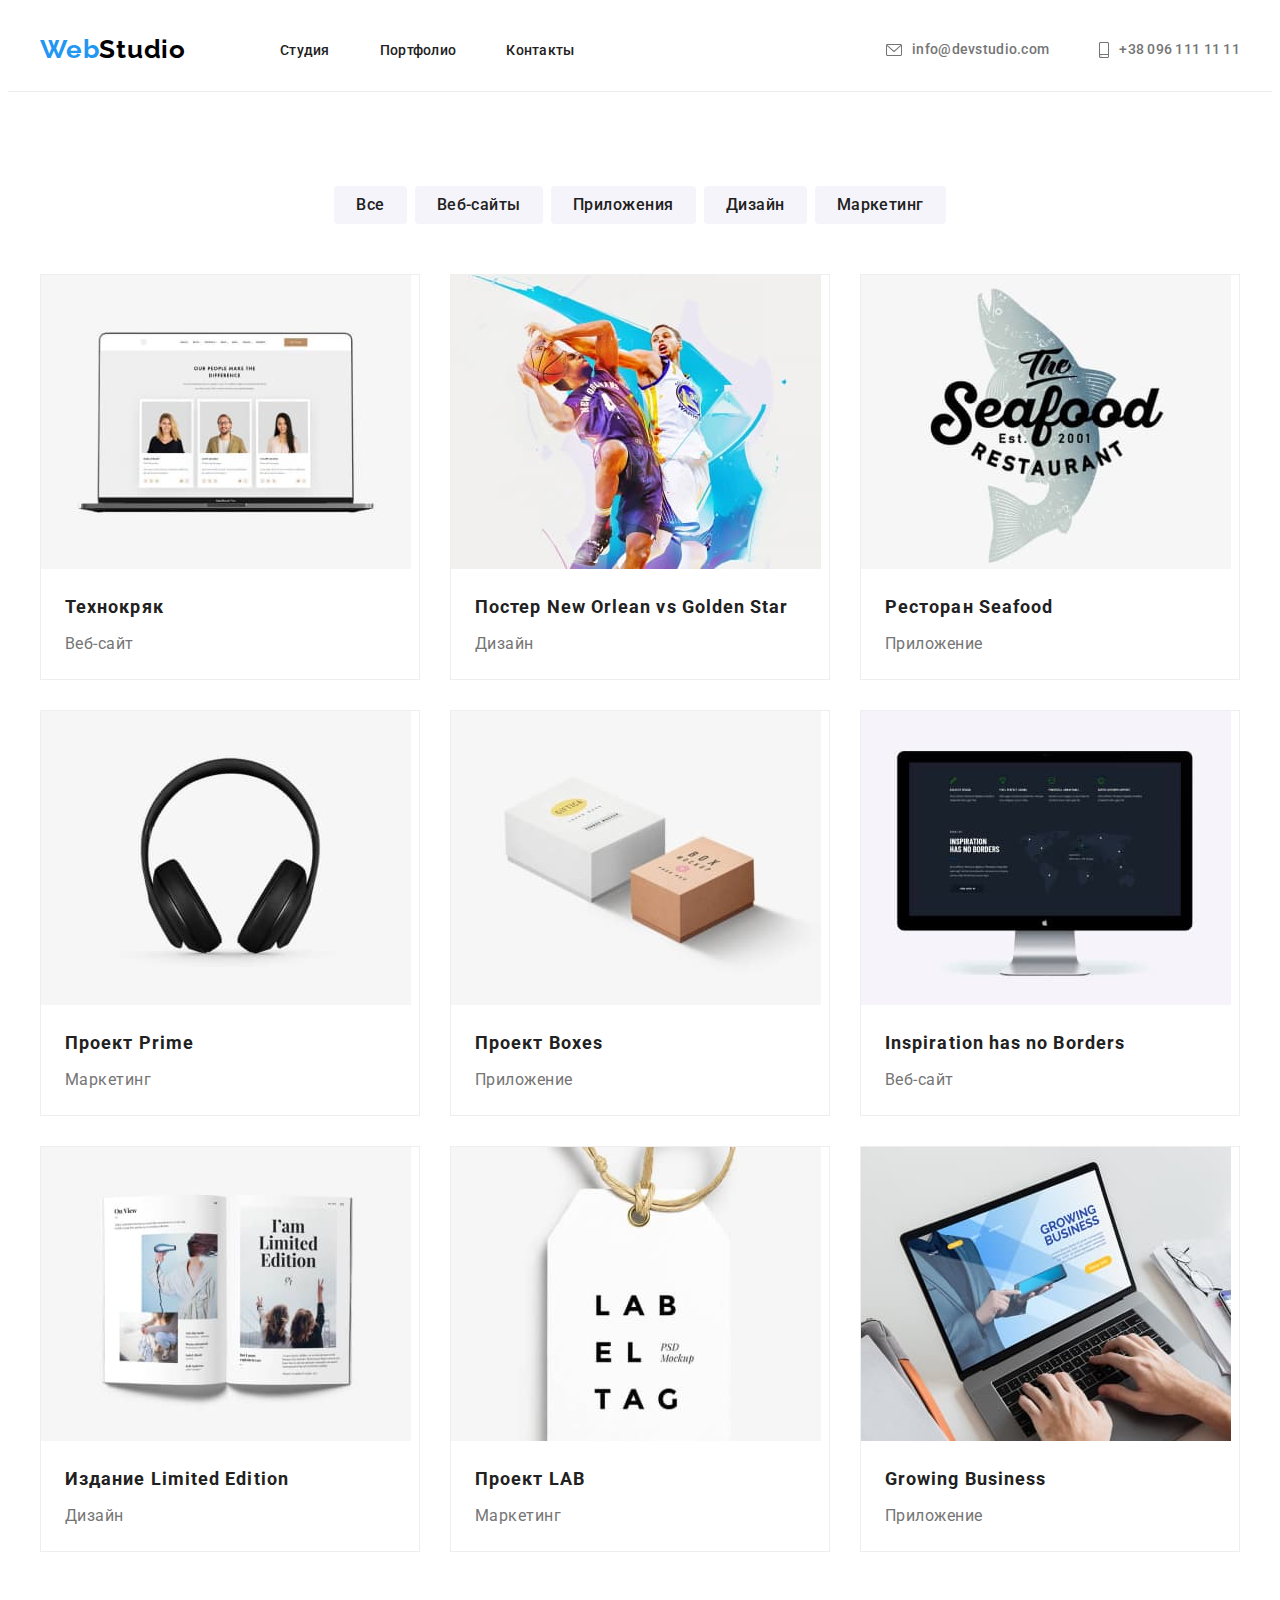
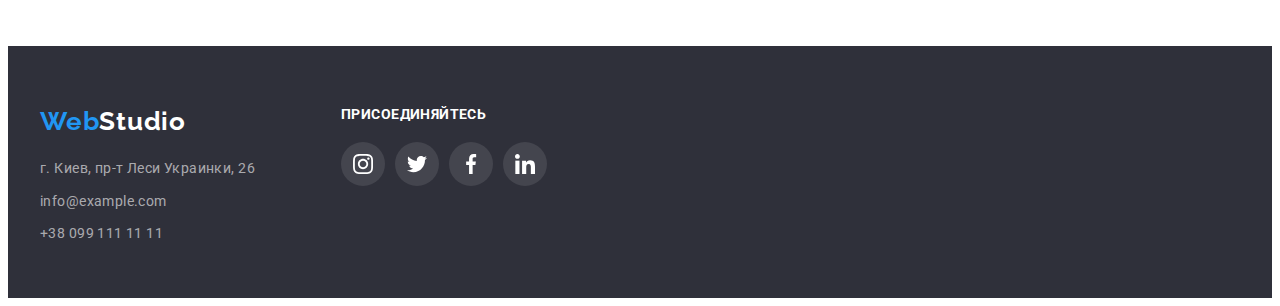
==== portfolio.html @ 9eaf3cc9 "Переносим файлы с ДЗ 3 и добавляем выполнение ДЗ 4" ====
<!DOCTYPE html>
<html lang="ru">
  <head>
    <meta charset="UTF-8" />
    <meta http-equiv="X-UA-Compatible" content="IE=edge" />
    <meta name="viewport" content="width=device-width, initial-scale=1.0" />
    <title lang="en">WebStudio</title>
    <link rel="preconnect" href="https://fonts.gstatic.com" />
    <link
      href="https://fonts.googleapis.com/css2?family=Raleway:wght@700&family=Roboto:wght@400;500;700;900&display=swap"
      rel="stylesheet"
    />
    <link
      rel="stylesheet"
      href="https://cdnjs.cloudflare.com/ajax/libs/modern-normalize/1.0.0/modern-normalize.min.css"
      integrity="sha512-ISS7cAi1PEhQ8jnbJpJZMd29NlhNj4AWYyLOSp2CE/CsHxTCu+r+t0D2yoJudVrd0/8fTVPUVDzY5Tvli75u/g=="
      crossorigin="anonymous"
    />
    <link rel="stylesheet" href="./css/styles.css" />
  </head>
  <body>
    <!-- HEADER -->
    <header class="header">
      <div class="container header-container">
        <nav class="nav-header">
          <a class="link-logo link" href="./index.html" lang="en"
            ><span class="logo-first-part">Web</span>Studio</a
          >
          <ul class="menu">
            <li class="menu-item list">
              <a class="menu-link link" href="./index.html">Студия</a>
            </li>
            <li class="menu-item list">
              <a class="menu-link link" href="./portfolio.html">Портфолио</a>
            </li>
            <li class="menu-item list">
              <a class="menu-link link" href="#">Контакты</a>
            </li>
          </ul>
        </nav>
        <ul class="list-contact">
          <li class="list-contact-item mail list">
            <a class="list-contact-link link" href="mailto:info@devstudio.com"
              >info@devstudio.com</a
            >
          </li>
          <li class="list-contact-item smartphone list">
            <a class="list-contact-link link" href="tel:+380961111111"
              >+38 096 111 11 11</a
            >
          </li>
        </ul>
      </div>
    </header>

    <main>
      <!--PORTFOLIO-->
      <section class="portfolio-section section">
        <div class="container">
          <h2 class="visually-hidden">Портфолио</h2>
          <ul class="list-filter list">
            <li class="list-filter-item">
              <button class="filter-button" type="button">Все</button>
            </li>
            <li class="list-filter-item">
              <button class="filter-button" type="button">Веб-сайты</button>
            </li>
            <li class="list-filter-item">
              <button class="filter-button" type="button">Приложения</button>
            </li>
            <li class="list-filter-item">
              <button class="filter-button" type="button">Дизайн</button>
            </li>
            <li class="list-filter-item">
              <button class="filter-button" type="button">Маркетинг</button>
            </li>
          </ul>

          <ul class="list-portfolio list">
            <li class="list-portfolio-item">
              <img
                class="list-portfolio-image"
                src="./images/portfolio/portfolio-1.jpg"
                alt="Фото сотрудников"
                width="370"
                height="294"
              />
              <div class="list-portfolio-content">
              <h3 class="list-portfolio-title">Технокряк</h3>
              <p class="description-portfolio">Веб-сайт</p>
              </div>
            </li>
            <li class="list-portfolio-item">
              <img
                class="list-portfolio-image"
                src="./images/portfolio/portfolio-2.jpg"
                alt="Двое парней играют в баскетбол"
                width="370"
                height="294"
              />
              <div class="list-portfolio-content">
              <h3 class="list-portfolio-title">
                Постер <span lang="en">New Orlean vs Golden Star</span>
              </h3>
              <p class="description-portfolio">Дизайн</p>
            </div>
            </li>
            <li class="list-portfolio-item">
              <img
                class="list-portfolio-image"
                src="./images/portfolio/portfolio-3.jpg"
                alt="Рыба"
                width="370"
                height="294"
              />
              <div class="list-portfolio-content">
              <h3 class="list-portfolio-title">
                Ресторан <span lang="en">Seafood</span>
              </h3>
              <p class="description-portfolio">Приложение</p>
            </div>
            </li>
            <li class="list-portfolio-item">
              <img
                class="list-portfolio-image"
                src="./images/portfolio/portfolio-4.jpg"
                alt="Наушники"
                width="370"
                height="294"
              />
              <div class="list-portfolio-content">
              <h3 class="list-portfolio-title">
                Проект <span lang="en">Prime</span>
              </h3>
              <p class="description-portfolio">Маркетинг</p>
            </div>
            </li>
            <li class="list-portfolio-item">
              <img
                class="list-portfolio-image"
                src="./images/portfolio/portfolio-5.jpg"
                alt="Коробки"
                width="370"
                height="294"
              />
              <div class="list-portfolio-content">
              <h3 class="list-portfolio-title">
                Проект <span lang="en">Boxes</span>
              </h3>
              <p class="description-portfolio">Приложение</p>
            </div>
            </li>
            <li class="list-portfolio-item">
              <img
                class="list-portfolio-image"
                src="./images/portfolio/portfolio-6.jpg"
                alt="Монитор"
                width="370"
                height="294"
              />
              <div class="list-portfolio-content">
              <h3 class="list-portfolio-title" lang="en">
                Inspiration has no Borders
              </h3>
              <p class="description-portfolio">Веб-сайт</p>
            </div>
            </li>
            <li class="list-portfolio-item">
              <img
                class="list-portfolio-image"
                src="./images/portfolio/portfolio-7.jpg"
                alt="Открытая книга"
                width="370"
                height="294"
              />
              <div class="list-portfolio-content">
              <h3 class="list-portfolio-title">
                Издание <span lang="en">Limited Edition</span>
              </h3>
              <p class="description-portfolio">Дизайн</p>
            </div>
            </li>
            <li class="list-portfolio-item">
              <img
                class="list-portfolio-image"
                src="./images/portfolio/portfolio-8.jpg"
                alt="Бирка"
                width="370"
                height="294"
              />
              <div class="list-portfolio-content">
              <h3 class="list-portfolio-title">
                Проект <span lang="en">LAB</span>
              </h3>
              <p class="description-portfolio">Маркетинг</p>
            </div>
            </li>
            <li class="list-portfolio-item">
              <img
                class="list-portfolio-image"
                src="./images/portfolio/portfolio-9.jpg"
                alt="Ноутбук"
                width="370"
                height="294"
              />
              <div class="list-portfolio-content">
              <h3 class="list-portfolio-title" lang="en">Growing Business</h3>
              <p class="description-portfolio">Приложение</p>
            </li>
          </ul>
        </div>
      </div></sectio
      n>
    </main>

    <!--FOOTER-->
      <footer class="footer-section">
      <div class="container footer-container">
        <div class="contact">
          <a class="link-logo-footer link" href="./index.html" lang="en"
            ><span class="logo-first-part">Web</span>Studio</a
          >
          <address class="footer-contact">
            <ul class="contact-list">
              <li class="contact-list-item list">
                <a
                  class="contact-list-link link"
                  href="https://goo.gl/maps/uwmR4bDLLU36MTBo9"
                  target="_blank"
                  rel="noopener noreferrer"
                  >г. Киев, пр-т Леси Украинки, 26</a
                >
              </li>
              <li class="contact-list-item list">
                <a class="contact-list-link link" href="mailto:info@example.com"
                  >info@example.com</a
                >
              </li>
              <li class="contact-list-item list">
                <a class="contact-list-link link" href="tel:+380991111111"
                  >+38 099 111 11 11</a
                >
              </li>
            </ul>
          </address>
        </div>
        <div class="appeal">
          <h3 class="appeal-tittle">присоединяйтесь</h3>
          <ul class="appeal-list list">
            <li class="appeal-list-item">
              <a class="appeal-list-link link" href="">
                <svg class="appeal-social-icon">
                  <use href="./images/icons.svg#instagram"></use>
                </svg>
              </a>
            </li>
            <li class="appeal-list-item">
              <a class="appeal-list-link link" href="">
                <svg class="appeal-social-icon">
                  <use href="./images/icons.svg#twitter"></use>
                </svg>
              </a>
            </li>
            <li class="appeal-list-item">
              <a class="appeal-list-link link" href="">
                <svg class="appeal-social-icon">
                  <use href="./images/icons.svg#facebook"></use>
                </svg>
              </a>
            </li>
            <li class="appeal-list-item link">
              <a class="appeal-list-link" href="">
                <svg class="appeal-social-icon">
                  <use href="./images/icons.svg#linkedin"></use>
                </svg>
              </a>
            </li>
          </ul>
        </div>
      </div>
    </footer>
  </body>
</html>
---- css/styles.css ----
:root {
  --main-font: "Roboto", sans-serif;
  --secondary-font: "Raleway", sans-serif;
  --accent-color: #2196f3;
  --main-grey-color: #757575;
  --main-black-color: #212121;
  --gap-card-set: 30px;
}

h1,
h2,
h3,
h4,
h5,
h6,
p {
  margin-top: 0;
  margin-bottom: 0;
}

ul,
ol {
  margin-top: 0;
  margin-bottom: 0;
  padding-left: 0;
}

img {
  display: block;
  max-width: 100%;
  height: auto;
}

.list {
  list-style: none;
}

.link {
  text-decoration: none;
}

.container {
  width: 1200px;
  padding-left: 15px;
  padding-right: 15px;
  margin: 0 auto;
}

.section {
  padding-top: 94px;
  padding-bottom: 94px;
}
body {
  font-family: var(--main-font);
}

/* ============= COMPONENTS ============= */
.title {
  font-weight: 700;
  font-size: 36px;
  line-height: 1.16;
  text-align: center;
  letter-spacing: 0.03em;
  color: var(--main-black-color);
  margin-bottom: 50px;
}

.soc-networks-list {
  display: flex;
  justify-content: space-between;
  width: 206px;
  height: 44px;
  margin: auto;
}

.soc-networks-link {
  display: flex;
  justify-content: center;
  align-items: center;
  width: 44px;
  height: 44px;
  background-color: #ffffff;
  border-radius: 50%;
}

.soc-networks-link:hover,
.soc-networks-link:focus {
  background-color: var(--accent-color);
}

.soc-networks-icon {
  width: 20px;
  height: 20px;
  fill: #afb1b8;
}

.soc-networks-item:hover .soc-networks-icon,
.soc-networks-item:focus .soc-networks-icon {
  fill: #ffffff;
}

/* =============END COMPONENTS ============= */

/*===================HEADER===================*/

.header {
  border-bottom: 1px solid #ececec;
}
.header-container {
  display: flex;
  align-items: center;
  justify-content: space-between;
}

.nav-header {
  display: flex;
  align-items: center;
}

.link-logo {
  font-family: var(--secondary-font);
  font-weight: 700;
  font-size: 26px;
  line-height: 1.19;
  letter-spacing: 0.03em;
  color: #000000;
  margin-right: 94px;
}

.logo-first-part {
  color: #2196f3;
}
.menu {
  display: flex;
  padding-top: 32px;
  padding-bottom: 32px;
}

.menu-item:not(:last-child) {
  margin-right: 50px;
}

.menu-link {
  font-weight: 500;
  font-size: 14px;
  line-height: 1.14;
  letter-spacing: 0.02em;
  color: var(--main-black-color);
}

.menu-link:hover,
.menu-link:focus {
  color: var(--accent-color);
}

.list-contact {
  display: flex;
  align-items: center;
}

.mail::before {
  display: block;
  content: "";
  width: 16px;
  height: 12px;
  fill: rgba(117, 117, 117, 1);
  background-size: contain;
  background-repeat: no-repeat;
  background-position: center;
  background-image: url("../images/svg-img/envelope.svg");
  margin-right: 10px;
}

.mail:hover::before,
.mail:focus::before {
  color: var(--accent-color);
}

.smartphone::before {
  display: block;
  content: "";
  width: 10px;
  height: 16px;
  fill: rgba(117, 117, 117, 1);
  background-size: contain;
  background-repeat: no-repeat;
  background-position: center;
  background-image: url("../images/svg-img/smartphone.svg");
  margin-right: 10px;
}
.list-contact-item {
  display: flex;
  justify-content: center;
  align-items: center;
}
.list-contact-item:not(:last-child) {
  margin-right: 50px;
}
.list-contact:hover,
.list-contact:focus {
  color: var(--accent-color);
}

.list-contact-link {
  font-weight: 500;
  font-size: 14px;
  line-height: 1.4;
  letter-spacing: 0.02em;
  color: var(--main-grey-color);
}

.list-contact-link:hover,
.list-contact-link:focus {
  color: var(--accent-color);
}

/*=================END HEADER=================*/

/*===================HERO=====================*/

.overlay {
  max-width: 1600px;
  height: 600px;
  margin-left: auto;
  margin-right: auto;
  background-color: #c4c4c4;
  background-image: linear-gradient(
      to right,
      rgba(47, 48, 58, 0.4),
      rgba(47, 48, 58, 0.4)
    ),
    url(../images/hero/bg.jpg);
  background-repeat: no-repeat;
  background-size: cover;
}

.hero-section {
  text-align: center;
  padding-top: 200px;
  padding-bottom: 200px;
}
.hero-title {
  font-weight: 900;
  font-size: 44px;
  line-height: 1.36;
  text-align: center;
  letter-spacing: 0.06em;
  color: #ffffff;
  text-transform: uppercase;
  margin-bottom: 30px;
}

.button {
}
.modal-btn {
  padding: 10px 32px;
  border-radius: 4px;
  font-weight: 700;
  font-size: 16px;
  line-height: 1.87;
  letter-spacing: 0.06em;
  background-color: #2196f3;
  color: #ffffff;
  cursor: pointer;
  border: #2196f3;
  box-shadow: 0px 4px 4px rgba(0, 0, 0, 0.15);
}

.modal-btn:hover,
.modal-btn:focus {
  background-color: #188ce8;
}

/*=================END HERO=================*/

/*=================ADVANTAGE=================*/

.visually-hidden {
  position: absolute;
  width: 1px;
  height: 1px;
  margin: -1px;
  border: 0;
  padding: 0;
  white-space: nowrap;
  clip-path: inset(100%);
  clip: rect(0 0 0 0);
  overflow: hidden;
}
.advantage-list {
  display: flex;
}

.advantage-list-item {
  width: 270px;
  height: 101px;
}
.advantage-list-item:not(:last-child) {
  margin-right: 30px;
}

.advantage-icon-border {
  padding: 25px 100px;
  width: 270px;
  height: 120px;
  background: #f5f4fa;
  border-radius: 4px;
  margin-bottom: 30px;
}
.advantage-icon {
  width: 70px;
  height: 70px;
}
.advantage-title {
  font-size: 14px;
  line-height: 1.42;
  letter-spacing: 0.03em;
  text-transform: uppercase;
  color: var(--main-black-color);
  margin-bottom: 10px;
}

.description {
  font-size: 14px;
  line-height: 1.71;
  letter-spacing: 0.03em;
  color: var(--main-grey-color);
}
/*=================END ADVANTAGE=================*/

/*=================DOING=================*/

.doing-list {
  display: flex;
  justify-content: center;
  margin-right: calc(- 1 * var(--gap-card-set));
}

.doing-list-item {
  margin-right: var(--gap-card-set);
}

/*=================END DOING=================*/

/*=================TEAM=================*/

.section-team {
  background: #f5f4fa;
}

.team-list {
  display: flex;
  margin-right: calc(- 1 * var(--gap-card-set));
}

.team-list-item {
  width: 270px;
  height: 428px;
  flex-basis: calc(100% / 4 - var(--gap-card-set));
  margin-right: var(--gap-card-set);
  background: #ffffff;
  box-shadow: 0px 1px 3px rgba(0, 0, 0, 0.12), 0px 1px 1px rgba(0, 0, 0, 0.14),
    0px 2px 1px rgba(0, 0, 0, 0.2);
  border-radius: 0px 0px 4px 4px;
}

.team-list-content {
  padding-top: 30px;
  padding-bottom: 30px;
}

.team-title {
  font-weight: 500;
  font-size: 16px;
  line-height: 1.18;
  letter-spacing: 0.03em;
  color: var(--main-black-color);
  margin-bottom: 10px;
  text-align: center;
}

.position {
  font-weight: 400;
  font-size: 16px;
  line-height: 1.18;
  letter-spacing: 0.03em;
  color: var(--main-grey-color);
  text-align: center;
  margin-bottom: 16px;
}

/*=================END TEAM=================*/

/*=================CUSTOMERS=================*/

.customers-list {
  display: flex;
}

.customers-list-item:not(:last-child) {
  margin-right: 30px;
}

.customers-list-link {
  display: flex;
  align-items: center;
  justify-content: center;
  width: 170px;
  height: 92px;
  border: 1px solid #afb1b8;
  box-sizing: border-box;
  border-radius: 4px;
}

.customers-list-link:hover,
.customers-list-link:focus {
  border-color: var(--accent-color);
}

.customers-icon {
  width: 106px;
  height: 60px;
  fill: #afb1b8;
}

.customers-icon:hover,
.customers-icon:focus {
  fill: var(--accent-color);
}
/*===============END CUSTOMERS===============*/

/*=================FOOTER=================*/

.footer-section {
  padding-top: 60px;
  padding-bottom: 60px;
  max-width: 1600px;
  background: #2f303a;
}

.footer-container {
  display: flex;
  flex-wrap: nowrap;
}



.link-logo-footer {
  font-family: var(--secondary-font);
  font-weight: 700;
  font-size: 26px;
  line-height: 1.19;
  letter-spacing: 0.03em;
  color: #ffffff;
}

.footer-contact {
  width: 231px;
  height: 81px;
  margin-top: 20px;
  margin-right: 70px;
}


.contact-list-item:not(:last-child) {
  margin-bottom: 9px;
}

.contact-list-link {
  font-style: normal;
  font-weight: 400;
  font-size: 14px;
  line-height: 1.71;
  letter-spacing: 0.03em;
  color: rgba(255, 255, 255, 0.6);
}

.appeal-tittle {
  font-family: var(--main-font);
  font-weight: 700;
  font-size: 14px;
  line-height: 16px;
  letter-spacing: 0.03em;
  text-transform: uppercase;
  color: #ffffff;
  margin-bottom: 20px;
}
.appeal-list {
  display: flex;
  
}

.appeal-list-item {
  display: flex;
  justify-content: center;
  align-items: center;
  width: 44px;
  height: 44px;
  background: rgba(255, 255, 255, 0.1);
  border-radius: 50%;
}

.appeal-list-item:hover,
.appeal-list-item:focus {
  background: var(--accent-color);
}

.appeal-list-item:not(:last-child) {
  margin-right: 10px;
}
.appeal-social-icon {
  display: flex;
  width: 20px;
  height: 20px;
  justify-content: center;
  align-items: center;
  fill: #ffffff;
}

/*=================END FOOTER=================*/

/*=================PORTFOLIO=================*/

.list-filter {
  display: flex;
  justify-content: center;
  margin-bottom: 50px;
}

.list-filter-item:not(:last-child) {
  margin-right: 8px;
}

.filter-button {
  padding: 6px 22px;
  font-family: var(--main-font);
  font-weight: 500;
  font-size: 16px;
  line-height: 1.62;
  text-align: center;
  letter-spacing: 0.03em;
  color: var(--main-black-color);
  cursor: pointer;
  background: #f5f4fa;
  border-radius: 4px;
  border: #757575;
}

.filter-button:hover,
.filter-button:focus {
  background-color: var(--accent-color);
  color: #ffffff;
}

.filter-button:active {
  background-color: var(--accent-color);
  color: #ffffff;
}

.list-portfolio {
  display: flex;
  flex-wrap: wrap;
  margin-right: -30px;
  margin-bottom: -30px;
}

.list-portfolio-item {
  flex-basis: calc((100% - 90px) / 3);
  margin-right: 30px;
  margin-bottom: 30px;
  background: #ffffff;
  border: 1px solid #eeeeee;
  box-sizing: border-box;
}

.list-portfolio-item:hover,
.list-portfolio-item:focus {
  box-shadow: 0px 1px 1px rgba(0, 0, 0, 0.12), 0px 4px 4px rgba(0, 0, 0, 0.06),
    1px 4px 6px rgba(0, 0, 0, 0.16);
  cursor: pointer;
}
.list-portfolio-title {
  font-weight: 700;
  font-size: 18px;
  line-height: 2;
  letter-spacing: 0.06em;
  color: var(--main-black-color);
  margin-bottom: 4px;
}

.list-portfolio-content {
  padding: 20px 24px;
}

.description-portfolio {
  font-weight: 400;
  font-size: 16px;
  line-height: 1.87;
  letter-spacing: 0.03em;
  color: var(--main-grey-color);
}
/*=====================END PORTFOLIO====================*/
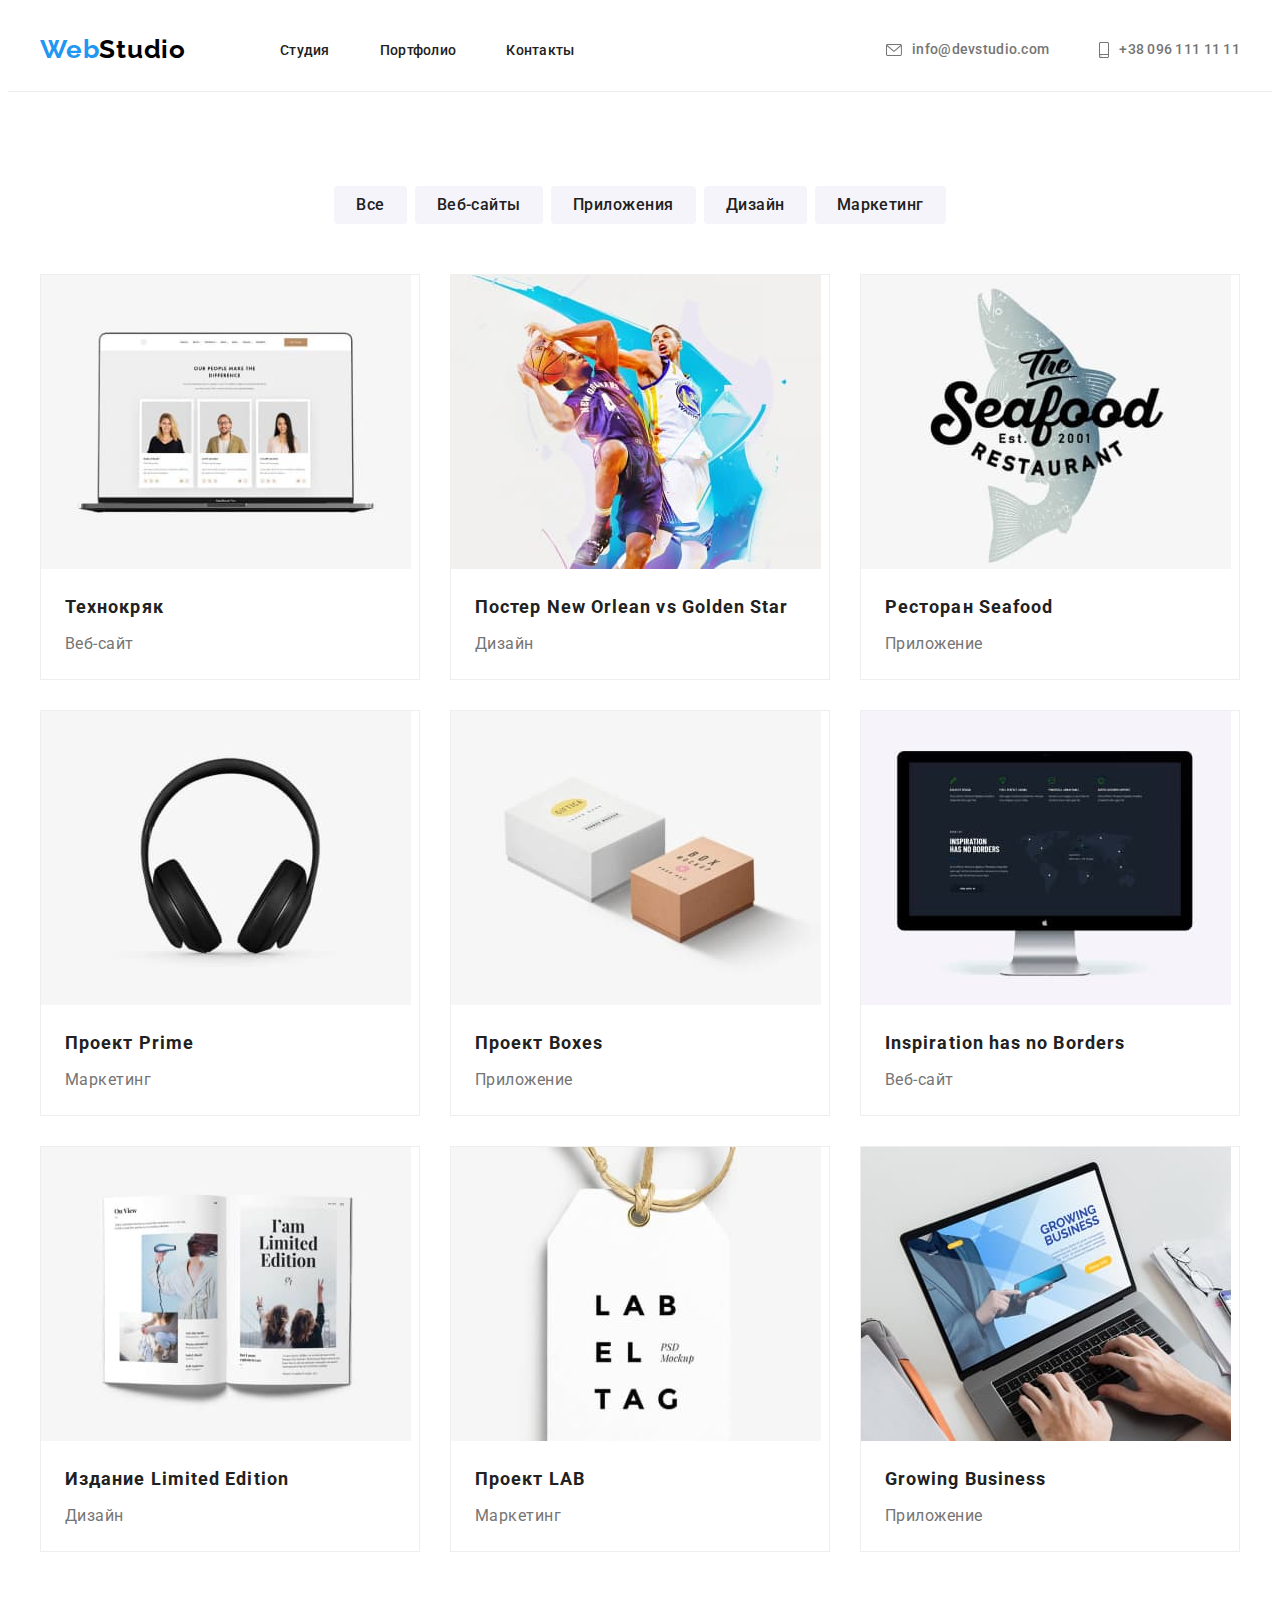
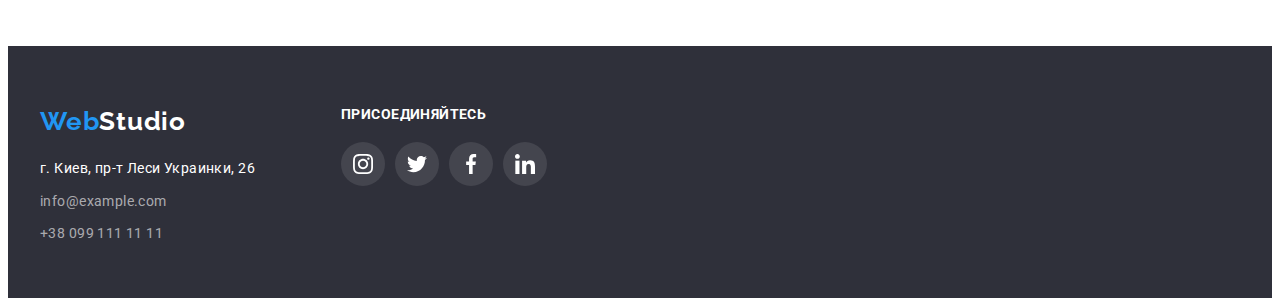
==== commit 23f783b6: "Корректировки" ====
--- a/portfolio.html
+++ b/portfolio.html
@@ -39,14 +39,20 @@
           </ul>
         </nav>
         <ul class="list-contact">
-          <li class="list-contact-item mail list">
-            <a class="list-contact-link link" href="mailto:info@devstudio.com"
-              >info@devstudio.com</a
+          <li class="list-contact-item list">
+            <a class="list-contact-link link" href="mailto:info@devstudio.com">
+              <svg class="header-contact-icon envelope">
+                <use href="./images/icons.svg#envelope"></use>
+              </svg>
+              info@devstudio.com</a
             >
           </li>
-          <li class="list-contact-item smartphone list">
-            <a class="list-contact-link link" href="tel:+380961111111"
-              >+38 096 111 11 11</a
+          <li class="list-contact-item list">
+            <a class="list-contact-link link" href="tel:+380961111111">
+              <svg class="header-contact-icon smartphone">
+                <use href="./images/icons.svg#smartphone"></use>
+              </svg>
+              +38 096 111 11 11</a
             >
           </li>
         </ul>
@@ -224,7 +230,7 @@
             <ul class="contact-list">
               <li class="contact-list-item list">
                 <a
-                  class="contact-list-link link"
+                  class="contact-list-link link adress-color"
                   href="https://goo.gl/maps/uwmR4bDLLU36MTBo9"
                   target="_blank"
                   rel="noopener noreferrer"
--- a/css/styles.css
+++ b/css/styles.css
@@ -94,8 +94,8 @@
   fill: #afb1b8;
 }
 
-.soc-networks-item:hover .soc-networks-icon,
-.soc-networks-item:focus .soc-networks-icon {
+.soc-networks-link:hover .soc-networks-icon,
+.soc-networks-link:focus .soc-networks-icon {
   fill: #ffffff;
 }
 
@@ -158,50 +158,35 @@
   align-items: center;
 }
 
-.mail::before {
-  display: block;
-  content: "";
+.list-contact-item {
+  display: flex;
+  justify-content: center;
+  align-items: center;
+}
+.list-contact-item:not(:last-child) {
+  margin-right: 50px;
+}
+
+.header-contact-icon {
+  fill: var(--main-grey-color);
+  margin-right: 10px;
+}
+
+.envelope {
   width: 16px;
   height: 12px;
-  fill: rgba(117, 117, 117, 1);
-  background-size: contain;
-  background-repeat: no-repeat;
-  background-position: center;
-  background-image: url("../images/svg-img/envelope.svg");
-  margin-right: 10px;
-}
-
-.mail:hover::before,
-.mail:focus::before {
-  color: var(--accent-color);
-}
-
-.smartphone::before {
-  display: block;
-  content: "";
+  fill: currentColor;
+}
+.smartphone {
   width: 10px;
   height: 16px;
-  fill: rgba(117, 117, 117, 1);
-  background-size: contain;
-  background-repeat: no-repeat;
-  background-position: center;
-  background-image: url("../images/svg-img/smartphone.svg");
-  margin-right: 10px;
-}
-.list-contact-item {
-  display: flex;
-  justify-content: center;
-  align-items: center;
-}
-.list-contact-item:not(:last-child) {
-  margin-right: 50px;
-}
-.list-contact:hover,
-.list-contact:focus {
-  color: var(--accent-color);
+  fill: currentColor;
 }
 
 .list-contact-link {
+  display: flex;
+  justify-content: center;
+  align-items: center;
   font-weight: 500;
   font-size: 14px;
   line-height: 1.4;
@@ -212,6 +197,14 @@
 .list-contact-link:hover,
 .list-contact-link:focus {
   color: var(--accent-color);
+}
+.header-contact-icon:hover,
+.header-contact-icon:focus {
+  fill: var(--accent-color);
+}
+.list-contact-link:hover .header-contact-icon,
+.list-contact-link:focus .header-contact-icon {
+  fill: var(--accent-color);
 }
 
 /*=================END HEADER=================*/
@@ -412,21 +405,28 @@
   border-radius: 4px;
 }
 
-.customers-list-link:hover,
-.customers-list-link:focus {
-  border-color: var(--accent-color);
-}
-
 .customers-icon {
   width: 106px;
   height: 60px;
   fill: #afb1b8;
 }
+.customers-list-link:hover,
+.customers-list-link:focus {
+  border: 1px solid var(--accent-color);
+}
+.customers-list-link:focus {
+  outline: none;
+}
 
 .customers-icon:hover,
 .customers-icon:focus {
   fill: var(--accent-color);
 }
+
+.customers-list-link:hover .customers-icon,
+.customers-list-link:focus .customers-icon {
+  fill: var(--accent-color);
+}
 /*===============END CUSTOMERS===============*/
 
 /*=================FOOTER=================*/
@@ -434,7 +434,6 @@
 .footer-section {
   padding-top: 60px;
   padding-bottom: 60px;
-  max-width: 1600px;
   background: #2f303a;
 }
 
@@ -442,8 +441,6 @@
   display: flex;
   flex-wrap: nowrap;
 }
-
-
 
 .link-logo-footer {
   font-family: var(--secondary-font);
@@ -461,10 +458,10 @@
   margin-right: 70px;
 }
 
-
 .contact-list-item:not(:last-child) {
   margin-bottom: 9px;
 }
+
 
 .contact-list-link {
   font-style: normal;
@@ -475,6 +472,10 @@
   color: rgba(255, 255, 255, 0.6);
 }
 
+.adress-color {
+  color: #ffffff;
+}
+
 .appeal-tittle {
   font-family: var(--main-font);
   font-weight: 700;
@@ -487,10 +488,21 @@
 }
 .appeal-list {
   display: flex;
-  
 }
 
 .appeal-list-item {
+  display: flex;
+  justify-content: center;
+  align-items: center;
+  border-radius: 50%;
+}
+.appeal-list-link:hover,
+.appeal-list-link:focus {
+  cursor: pointer;
+  background-color: var(--accent-color);
+}
+
+.appeal-list-link {
   display: flex;
   justify-content: center;
   align-items: center;
@@ -498,11 +510,6 @@
   height: 44px;
   background: rgba(255, 255, 255, 0.1);
   border-radius: 50%;
-}
-
-.appeal-list-item:hover,
-.appeal-list-item:focus {
-  background: var(--accent-color);
 }
 
 .appeal-list-item:not(:last-child) {
